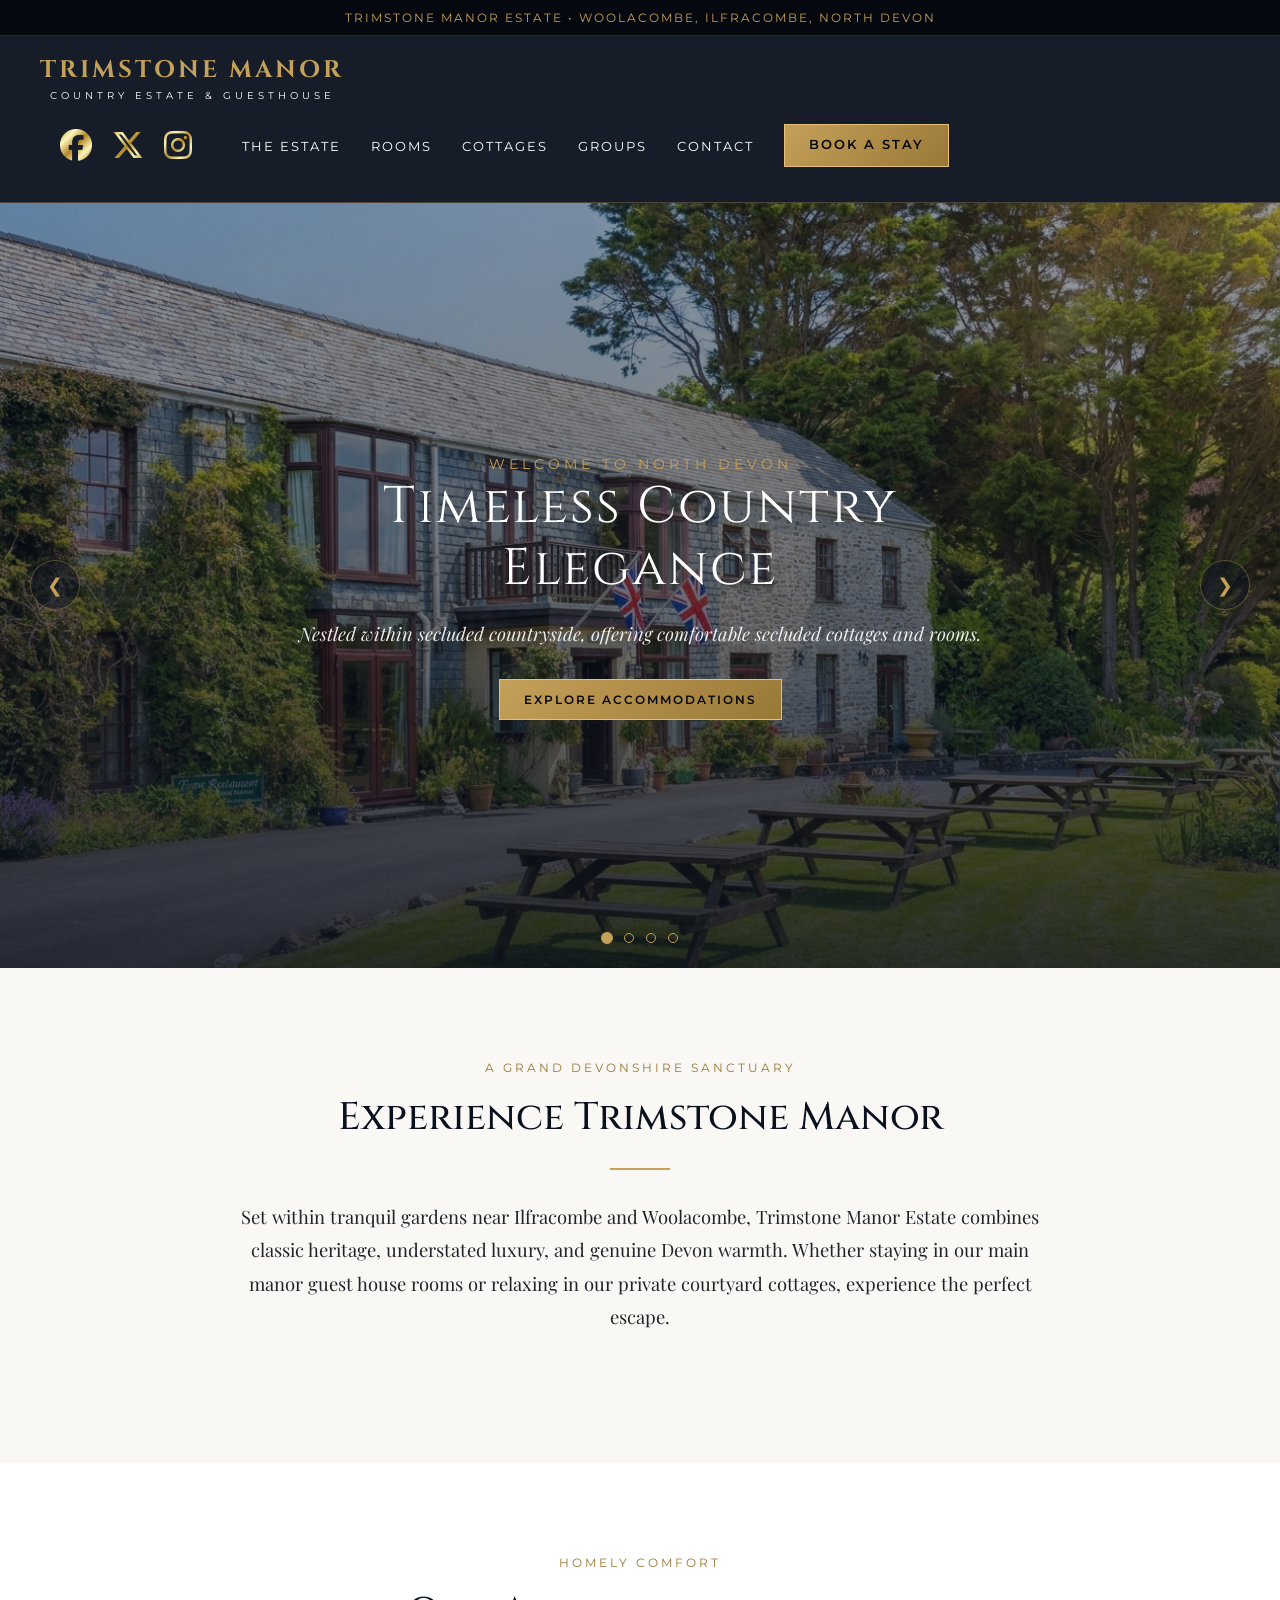
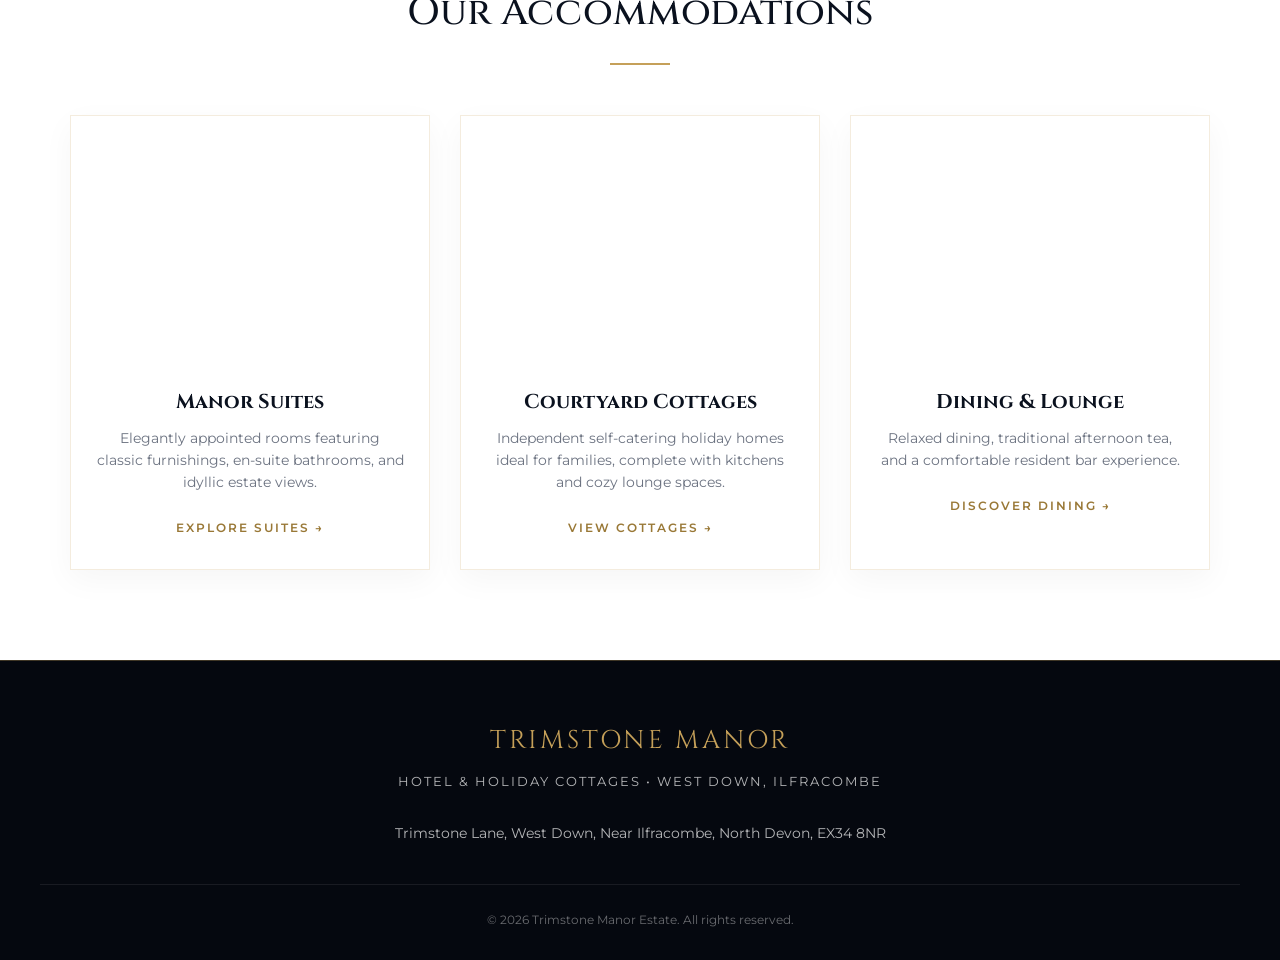
==== index.html @ 5c57408a "screen width" ====
<!DOCTYPE html>
<html lang="en">
<head>
  <meta charset="UTF-8">
  <meta name="viewport" content="width=device-width, initial-scale=1.0">
  <title>Trimstone Manor Estate & guesthouse | North Devon</title>
  
  <!-- Google Fonts -->
  <link rel="preconnect" href="https://fonts.googleapis.com">
  <link rel="preconnect" href="https://fonts.gstatic.com" crossorigin>
  <link href="https://fonts.googleapis.com/css2?family=Cinzel:wght@400;600;700&family=Playfair+Display:ital,wght@0,400;0,600;0,700;1,400&family=Montserrat:wght@300;400;500;600&display=swap" rel="stylesheet">
  
  <!-- External Stylesheet -->
  <link rel="stylesheet" href="assets/css/style.css">
</head>
<body>

  <!-- Announcement Bar -->
  <div class="top-bar">
    Trimstone Manor Estate &bull; Woolacombe, Ilfracombe, North Devon
  </div>

  <!-- Navigation Bar -->
  <nav class="main-nav">
    <a href="#" class="brand-logo">
      <span class="title">Trimstone Manor</span>
      <span class="subtitle">Country Estate & Guesthouse</span>
    </a>
    
    <!-- Font Awesome for Social Icons -->
  <link rel="stylesheet" href="https://cdnjs.cloudflare.com/ajax/libs/font-awesome/6.5.1/css/all.min.css">

  <style>
    /* Container layout */
    .social-container {
      display: flex;
      gap: 20px;
      align-items: center;
      padding: 20px;
    }

    /* Base styling for gold gradient icons */
    .gold-social-link {
      font-size: 32px;
      text-decoration: none;
      display: inline-flex;
      align-items: center;
      justify-content: center;
      transition: transform 0.3s ease, filter 0.3s ease;
    }

    .gold-social-link i {
      /* Metallic Gold Gradient */
      background: linear-gradient(135deg, #bf953f 0%, #fcf6ba 25%, #b38728 50%, #fbf5b7 75%, #aa771c 100%);
      -webkit-background-clip: text;
      -webkit-text-fill-color: transparent;
      background-clip: text;
      color: transparent;
    }

    /* Hover and Focus interaction */
    .gold-social-link:hover {
      transform: translateY(-4px) scale(1.1);
      filter: drop-shadow(0px 4px 8px rgba(212, 175, 55, 0.4));
    }
  </style>
</head>
<body>

  <div class="social-container">
    <a href="https://facebook.com/trimstone/" target="_blank" rel="noopener noreferrer" class="gold-social-link" aria-label="Facebook">
      <i class="fa-brands fa-facebook"></i>
    </a>
    
    <a href="https://x.com/trimstonemanor/" target="_blank" rel="noopener noreferrer" class="gold-social-link" aria-label="X (Twitter)">
      <i class="fa-brands fa-x-twitter"></i>
    </a>
    
    <a href="https://instagram.com/trimstonemanorhotel/" target="_blank" rel="noopener noreferrer" class="gold-social-link" aria-label="Instagram">
      <i class="fa-brands fa-instagram"></i>
    <ul class="nav-links">
      <li><a href="#estate">The Estate</a></li>
      <li><a href="#rooms">Rooms</a></li>
      <li><a href="#cottages">Cottages</a></li>
      <li><a href="#groups">Groups</a></li>
      <li><a href="#contact">Contact</a></li>
      <li><a href="#book" class="btn-gold">Book A Stay</a></li>
    </ul>
  </nav>

  <!-- Hero Sliding Image Bar -->
  <section class="hero-slider">
    <div class="slide-container">
      
      <!-- Slide 1 -->
      <div class="slide active" style="background-image: url('assets/images/hotel-main.jpg');">
        <div class="slide-content">
          <span class="slide-subtitle">Welcome to North Devon</span>
          <h1 class="slide-title">Timeless Country Elegance</h1>
          <p class="slide-desc">Nestled within secluded countryside, offering comfortable secluded cottages and rooms.</p>
          <a href="#rooms" class="btn-gold">Explore Accommodations</a>
        </div>
      </div>

      <!-- Slide 2 -->
      <div class="slide" style="background-image: url('assets/images/east-down.jpg');">
        <div class="slide-content">
          <span class="slide-subtitle">Heritage Suites & Rooms</span>
          <h1 class="slide-title">Refined Country Comfort</h1>
          <p class="slide-desc">Indulge in tailored hospitality amidst historic manor charm.</p>
          <a href="#rooms" class="btn-gold">View Hotel Rooms</a>
        </div>
      </div>

      <!-- Slide 3 -->
      <div class="slide" style="background-image: url('assets/images/peacock.jpg');">
        <div class="slide-content">
          <span class="slide-subtitle">Self-Catering Holiday Cottages</span>
          <h1 class="slide-title">Your Manor House Retreat</h1>
          <p class="slide-desc">Spacious self-catering cottages surrounded by peaceful Devon hills and grounds.</p>
          <a href="#cottages" class="btn-gold">Discover Cottages</a>
        </div>
      </div>

      <!-- Slide 4 -->
      <div class="slide" style="background-image: url('assets/images/pool.jpg');">
        <div class="slide-content">
          <span class="slide-subtitle">Group Bookings</span>
          <h1 class="slide-title">Your Private Estate Retreat</h1>
          <p class="slide-desc">Spacious self-catering cottages and manor house rooms surrounded by peaceful Devon hills and grounds.</p>
          <a href="#groups" class="btn-gold">Discover Group Bookings</a>
        </div>
      </div>

    </div>

    <!-- Navigation Arrows -->
    <button class="slider-arrow prev-arrow" id="prevBtn">&#10094;</button>
    <button class="slider-arrow next-arrow" id="nextBtn">&#10095;</button>

    <!-- Pagination Dots -->
    <div class="slider-dots">
      <button class="dot active" data-slide="0"></button>
      <button class="dot" data-slide="1"></button>
      <button class="dot" data-slide="2"></button>
      <button class="dot" data-slide="3"></button>
    </div>
  </section>

  <!-- Welcome / Estate Section -->
  <section id="about" class="section-padding">
    <div class="container text-center">
      <span class="section-tag">A Grand Devonshire Sanctuary</span>
      <h2 class="section-heading">Experience Trimstone Manor</h2>
      <div class="gold-divider"></div>
      <p class="welcome-text">
        Set within tranquil gardens near Ilfracombe and Woolacombe, Trimstone Manor Estate combines classic heritage, understated luxury, and genuine Devon warmth. Whether staying in our main manor guest house rooms or relaxing in our private courtyard cottages, experience the perfect escape.
      </p>
    </div>
  </section>

  <!-- Showcase Cards -->
  <section id="rooms" class="section-padding" style="background-color: var(--white);">
    <div class="container">
      <div class="text-center">
        <span class="section-tag">Homely Comfort</span>
        <h2 class="section-heading">Our Accommodations</h2>
        <div class="gold-divider"></div>
      </div>

      <div class="grid-3">
        <div class="card">
          <div class="card-img" style="background-image: url('https://images.unsplash.com/photo-1618773928121-c32242e63f39?auto=format&fit=crop&w=800&q=80');"></div>
          <div class="card-body">
            <h3 class="card-title">Manor
                
                Suites</h3>
            <p class="card-text">Elegantly appointed rooms featuring classic furnishings, en-suite bathrooms, and idyllic estate views.</p>
            <a href="#" class="card-link">Explore Suites &rarr;</a>
          </div>
        </div>

        <div class="card">
          <div class="card-img" style="background-image: url('https://images.unsplash.com/photo-1590490360182-c33d57733427?auto=format&fit=crop&w=800&q=80');"></div>
          <div class="card-body">
            <h3 class="card-title">Courtyard Cottages</h3>
            <p class="card-text">Independent self-catering holiday homes ideal for families, complete with kitchens and cozy lounge spaces.</p>
            <a href="#" class="card-link">View Cottages &rarr;</a>
          </div>
        </div>

        <div class="card">
          <div class="card-img" style="background-image: url('https://images.unsplash.com/photo-1517248135467-4c7edcad34c4?auto=format&fit=crop&w=800&q=80');"></div>
          <div class="card-body">
            <h3 class="card-title">Dining & Lounge</h3>
            <p class="card-text">Relaxed dining, traditional afternoon tea, and a comfortable resident bar experience.</p>
            <a href="#" class="card-link">Discover Dining &rarr;</a>
          </div>
        </div>
      </div>
    </div>
  </section>

  <!-- Footer -->
  <footer>
    <div class="footer-title">TRIMSTONE MANOR</div>
    <div class="footer-sub">Hotel & Holiday Cottages &bull; West Down, Ilfracombe</div>
    <p style="font-size: 0.85rem; max-width: 600px; margin: 0 auto;">Trimstone Lane, West Down, Near Ilfracombe, North Devon, EX34 8NR</p>
    <div class="footer-copyright">
      &copy; 2026 Trimstone Manor Estate. All rights reserved.
    </div>
  </footer>

  <!-- External JavaScript -->
  <script src="assets/scripts/script.js"></script>
</body>
</html>
---- assets/css/style.css ----
/* ==========================================
   RESET & BASE STYLES
   ========================================== */
* {
  margin: 0;
  padding: 0;
  box-sizing: border-box;
}

:root {
  --navy-primary: #0a111e;
  --navy-dark: #05080f;
  --navy-light: #141e30;
  --gold-accent: #c5a059;
  --gold-light: #e5c178;
  --gold-dark: #997836;
  --cream-bg: #faf8f5;
  --text-dark: #1f242b;
  --text-muted: #6b7280;
  --white: #ffffff;
  --font-serif-header: 'Cinzel', 'Playfair Display', serif;
  --font-serif-body: 'Playfair Display', Georgia, serif;
  --font-sans: 'Montserrat', sans-serif;
}
/* Ensure full-width calculation across all devices */
*, *::before, *::after {
  box-sizing: border-box;
}

html, body {
  width: 100%;
  max-width: 100%;
  margin: 0;
  padding: 0;
  overflow-x: hidden; /* Prevents unwanted horizontal scrolling */
}

html {
  scroll-behavior: smooth;
}

body {
  font-family: var(--font-sans);
  background-color: var(--cream-bg);
  color: var(--text-dark);
  line-height: 1.6;
  overflow-x: hidden;
}
/* Announcement Bar */
.top-bar {
  width: 100%;
  text-align: center;
  box-sizing: border-box;
  padding: 8px 15px;
}

/* Navigation Bar Container */
.main-nav {
  width: 100%;
  display: flex;
  justify-content: space-between;
  align-items: center;
  flex-wrap: wrap; /* Allows items to wrap neatly on small screens */
  padding: 15px 20px;
  box-sizing: border-box;
}

/* Mobile Responsiveness for Header */
@media (max-width: 768px) {
  .main-nav {
    flex-direction: column;
    gap: 15px;
    text-align: center;
  }

  .nav-links {
    flex-direction: column;
    width: 100%;
    padding: 0;
    gap: 10px;
  }

  .social-container {
    justify-content: center;
    margin: 5px 0;
  }
}

/* Hero Slider Container */
.hero-slider {
  position: relative;
  width: 100%;
  min-height: 80vh; /* Adjust height for mobile viewport */
  overflow: hidden;
}

.slide-container {
  width: 100%;
  height: 100%;
}

/* Individual Slides */
.slide {
  width: 100%;
  height: 100%;
  background-size: cover;        /* Ensures image covers full width/height */
  background-position: center;   /* Keeps focus area centered */
  background-repeat: no-repeat;
  display: flex;
  align-items: center;
  justify-content: center;
  padding: 40px 20px;
  box-sizing: border-box;
}

/* Slide Content Container */
.slide-content {
  width: 100%;
  max-width: 800px;
  text-align: center;
  box-sizing: border-box;
}

/* ==========================================
   TOP ANNOUNCEMENT BAR & NAVIGATION
   ========================================== */
.top-bar {
  background-color: var(--navy-dark);
  color: var(--gold-accent);
  text-align: center;
  padding: 8px 15px;
  font-size: 0.75rem;
  letter-spacing: 2px;
  text-transform: uppercase;
  border-bottom: 1px solid rgba(197, 160, 89, 0.2);
}

.main-nav {
  position: sticky;
  top: 0;
  z-index: 1000;
  background-color: rgba(10, 17, 30, 0.95);
  backdrop-filter: blur(10px);
  border-bottom: 1px solid rgba(197, 160, 89, 0.3);
  padding: 15px 40px;
  display: flex;
  justify-content: space-between;
  align-items: center;
  transition: all 0.3s ease;
}

.brand-logo {
  text-align: center;
  text-decoration: none;
}

.brand-logo .title {
  font-family: var(--font-serif-header);
  font-size: 1.5rem;
  color: var(--gold-accent);
  letter-spacing: 3px;
  font-weight: 700;
  text-transform: uppercase;
  display: block;
}

.brand-logo .subtitle {
  font-family: var(--font-sans);
  font-size: 0.65rem;
  color: var(--white);
  letter-spacing: 4px;
  text-transform: uppercase;
  display: block;
  margin-top: -2px;
}

.nav-links {
  display: flex;
  list-style: none;
  gap: 30px;
  align-items: center;
}

.nav-links a {
  color: var(--white);
  text-decoration: none;
  font-size: 0.8rem;
  letter-spacing: 2px;
  text-transform: uppercase;
  font-weight: 400;
  transition: color 0.3s ease;
}

.nav-links a:hover {
  color: var(--gold-accent);
}

.btn-gold {
  background: linear-gradient(135deg, var(--gold-accent), var(--gold-dark));
  color: var(--navy-dark) !important;
  padding: 10px 24px;
  font-weight: 600 !important;
  letter-spacing: 2px !important;
  border: 1px solid var(--gold-light);
  transition: all 0.3s ease !important;
  display: inline-block;
  text-decoration: none;
  text-transform: uppercase;
  font-size: 0.75rem;
}

.btn-gold:hover {
  background: linear-gradient(135deg, var(--gold-light), var(--gold-accent));
  box-shadow: 0 4px 15px rgba(197, 160, 89, 0.4);
  transform: translateY(-1px);
}

/* ==========================================
   HERO IMAGE SLIDER (RITZ STYLE)
   ========================================== */
.hero-slider {
  position: relative;
  width: 100%;
  height: 85vh;
  min-height: 550px;
  overflow: hidden;
  background-color: var(--navy-dark);
}

.slide-container {
  width: 100%;
  height: 100%;
  position: relative;
}

.slide {
  position: absolute;
  top: 0;
  left: 0;
  width: 100%;
  height: 100%;
  opacity: 0;
  transition: opacity 1.2s ease-in-out;
  background-size: cover;
  background-position: center;
  display: flex;
  align-items: center;
  justify-content: center;
}

.slide.active {
  opacity: 1;
}

.slide::after {
  content: '';
  position: absolute;
  inset: 0;
  background: linear-gradient(
    180deg,
    rgba(10, 17, 30, 0.4) 0%,
    rgba(10, 17, 30, 0.6) 60%,
    rgba(10, 17, 30, 0.85) 100%
  );
}

.slide-content {
  position: relative;
  z-index: 2;
  text-align: center;
  color: var(--white);
  max-width: 800px;
  padding: 0 20px;
  transform: translateY(20px);
  transition: transform 1s ease 0.3s, opacity 1s ease 0.3s;
  opacity: 0;
}

.slide.active .slide-content {
  transform: translateY(0);
  opacity: 1;
}

.slide-subtitle {
  font-family: var(--font-sans);
  font-size: 0.85rem;
  letter-spacing: 4px;
  text-transform: uppercase;
  color: var(--gold-accent);
  margin-bottom: 15px;
}

.slide-title {
  font-family: var(--font-serif-header);
  font-size: 3.2rem;
  font-weight: 400;
  letter-spacing: 2px;
  line-height: 1.2;
  margin-bottom: 20px;
  color: var(--white);
}

.slide-desc {
  font-family: var(--font-serif-body);
  font-size: 1.15rem;
  font-style: italic;
  color: rgba(255, 255, 255, 0.9);
  margin-bottom: 30px;
  font-weight: 300;
}

/* Slider Controls */
.slider-arrow {
  position: absolute;
  top: 50%;
  transform: translateY(-50%);
  z-index: 10;
  background: rgba(10, 17, 30, 0.5);
  border: 1px solid rgba(197, 160, 89, 0.4);
  color: var(--gold-accent);
  width: 50px;
  height: 50px;
  border-radius: 50%;
  cursor: pointer;
  display: flex;
  align-items: center;
  justify-content: center;
  font-size: 1.2rem;
  transition: all 0.3s ease;
}

.slider-arrow:hover {
  background: var(--gold-accent);
  color: var(--navy-dark);
  border-color: var(--gold-accent);
}

.prev-arrow { left: 30px; }
.next-arrow { right: 30px; }

.slider-dots {
  position: absolute;
  bottom: 25px;
  left: 50%;
  transform: translateX(-50%);
  z-index: 10;
  display: flex;
  gap: 12px;
}

.dot {
  width: 10px;
  height: 10px;
  border-radius: 50%;
  border: 1px solid var(--gold-accent);
  background: transparent;
  cursor: pointer;
  transition: all 0.3s ease;
}

.dot.active {
  background: var(--gold-accent);
  transform: scale(1.2);
}

/* ==========================================
   WELCOME / ELEGANCE SECTION
   ========================================== */
.section-padding {
  padding: 90px 40px;
}

.container {
  max-width: 1140px;
  margin: 0 auto;
}

.text-center {
  text-align: center;
}

.section-tag {
  font-family: var(--font-sans);
  font-size: 0.75rem;
  letter-spacing: 3px;
  text-transform: uppercase;
  color: var(--gold-dark);
  display: block;
  margin-bottom: 10px;
}

.section-heading {
  font-family: var(--font-serif-header);
  font-size: 2.4rem;
  color: var(--navy-primary);
  margin-bottom: 20px;
  font-weight: 500;
}

.gold-divider {
  width: 60px;
  height: 2px;
  background: var(--gold-accent);
  margin: 0 auto 30px auto;
}

.welcome-text {
  font-family: var(--font-serif-body);
  font-size: 1.15rem;
  color: var(--text-dark);
  max-width: 800px;
  margin: 0 auto 40px auto;
  line-height: 1.8;
}

/* ==========================================
   ACCOMMODATION GRID
   ========================================== */
.grid-3 {
  display: grid;
  grid-template-columns: repeat(3, 1fr);
  gap: 30px;
  margin-top: 50px;
}

.card {
  background: var(--white);
  border: 1px solid rgba(197, 160, 89, 0.2);
  box-shadow: 0 10px 30px rgba(0,0,0,0.04);
  transition: transform 0.3s ease, box-shadow 0.3s ease;
  overflow: hidden;
}

.card:hover {
  transform: translateY(-5px);
  box-shadow: 0 15px 35px rgba(0,0,0,0.08);
}

.card-img {
  height: 240px;
  background-size: cover;
  background-position: center;
  position: relative;
}

.card-body {
  padding: 30px 25px;
  text-align: center;
}

.card-title {
  font-family: var(--font-serif-header);
  font-size: 1.25rem;
  color: var(--navy-primary);
  margin-bottom: 10px;
}

.card-text {
  font-size: 0.85rem;
  color: var(--text-muted);
  margin-bottom: 20px;
  line-height: 1.6;
}

.card-link {
  color: var(--gold-dark);
  text-decoration: none;
  font-size: 0.75rem;
  letter-spacing: 2px;
  text-transform: uppercase;
  font-weight: 600;
  transition: color 0.3s ease;
}

.card-link:hover {
  color: var(--navy-primary);
}

/* ==========================================
   FOOTER
   ========================================== */
footer {
  background-color: var(--navy-dark);
  color: rgba(255, 255, 255, 0.7);
  padding: 60px 40px 30px 40px;
  border-top: 1px solid rgba(197, 160, 89, 0.3);
  text-align: center;
}

.footer-title {
  font-family: var(--font-serif-header);
  color: var(--gold-accent);
  font-size: 1.6rem;
  letter-spacing: 3px;
  margin-bottom: 10px;
}

.footer-sub {
  font-size: 0.8rem;
  letter-spacing: 2px;
  text-transform: uppercase;
  margin-bottom: 30px;
}

.footer-copyright {
  font-size: 0.75rem;
  border-top: 1px solid rgba(255,255,255,0.08);
  padding-top: 25px;
  margin-top: 40px;
  color: rgba(255,255,255,0.4);
}

/* Responsive */
@media (max-width: 768px) {
  .main-nav { padding: 15px 20px; flex-direction: column; gap: 15px; }
  .nav-links { flex-wrap: wrap; justify-content: center; gap: 15px; }
  .slide-title { font-size: 2.2rem; }
  .grid-3 { grid-template-columns: 1fr; }
}
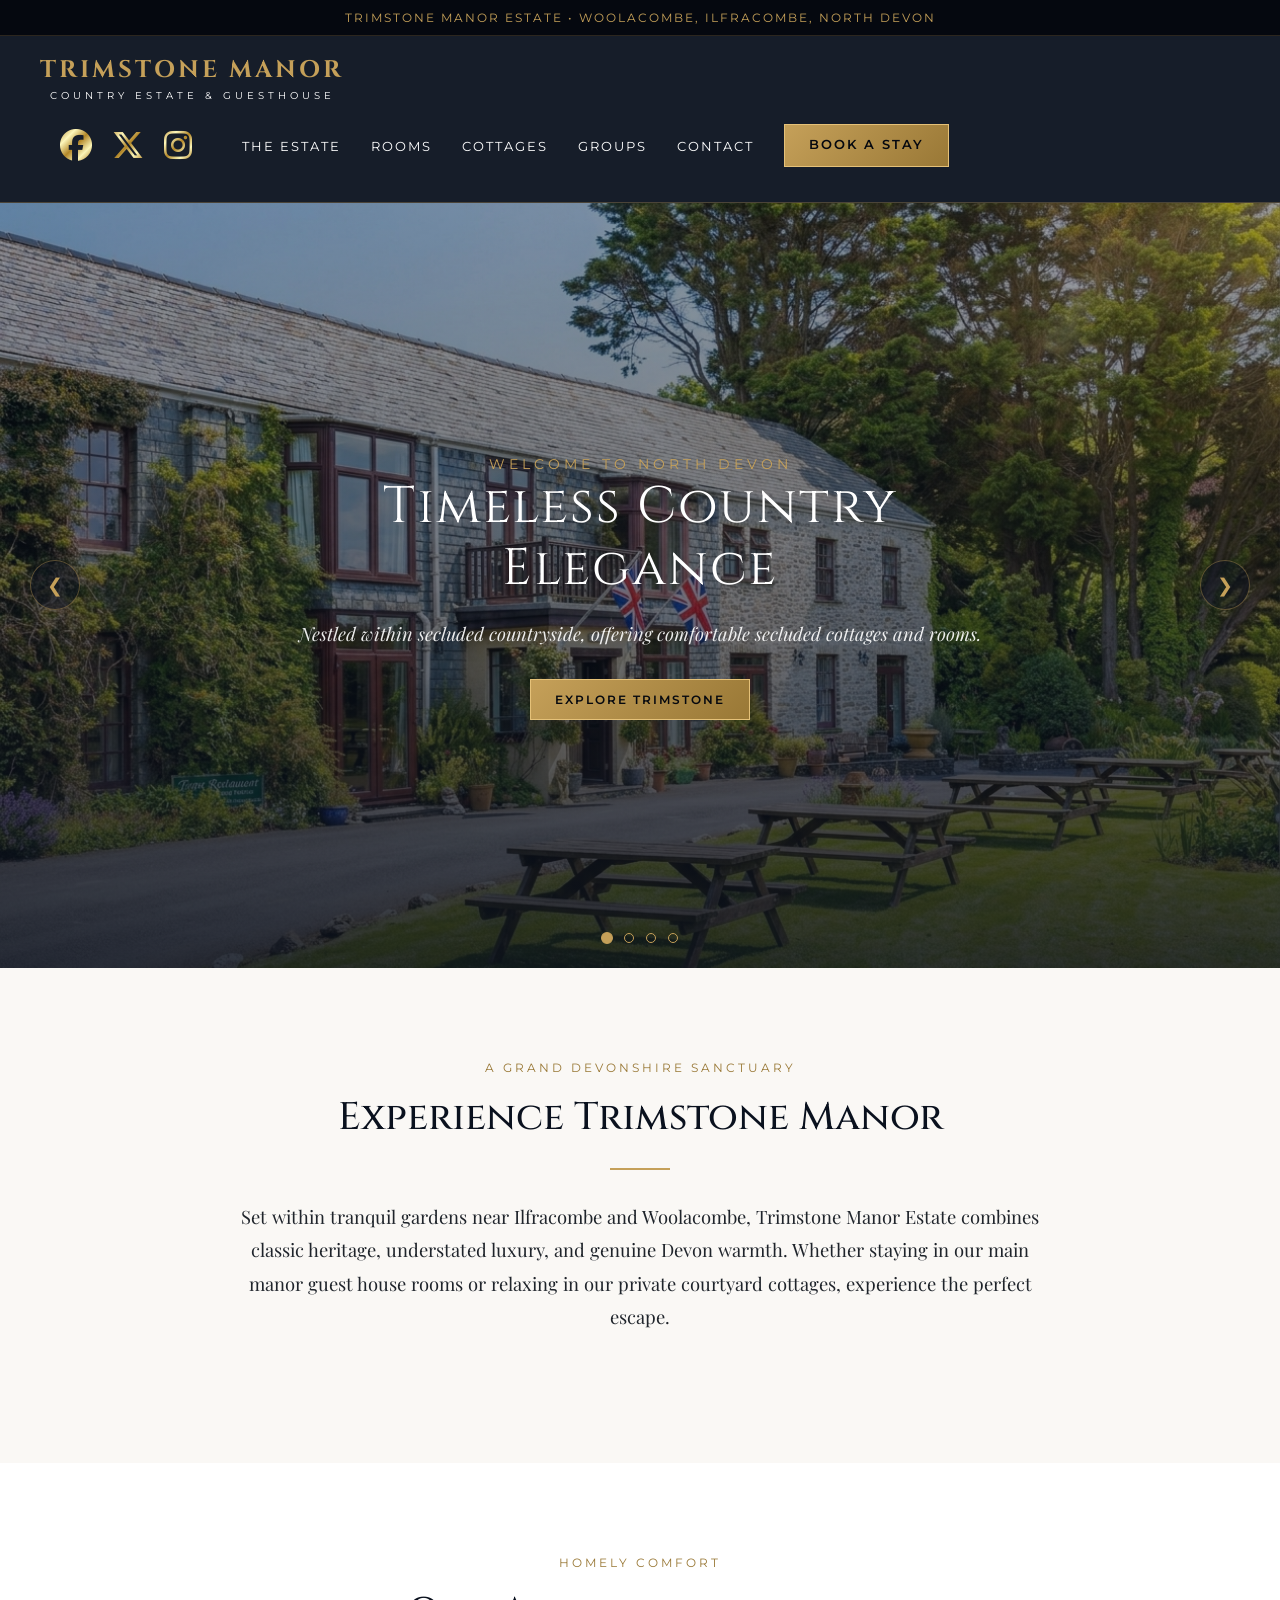
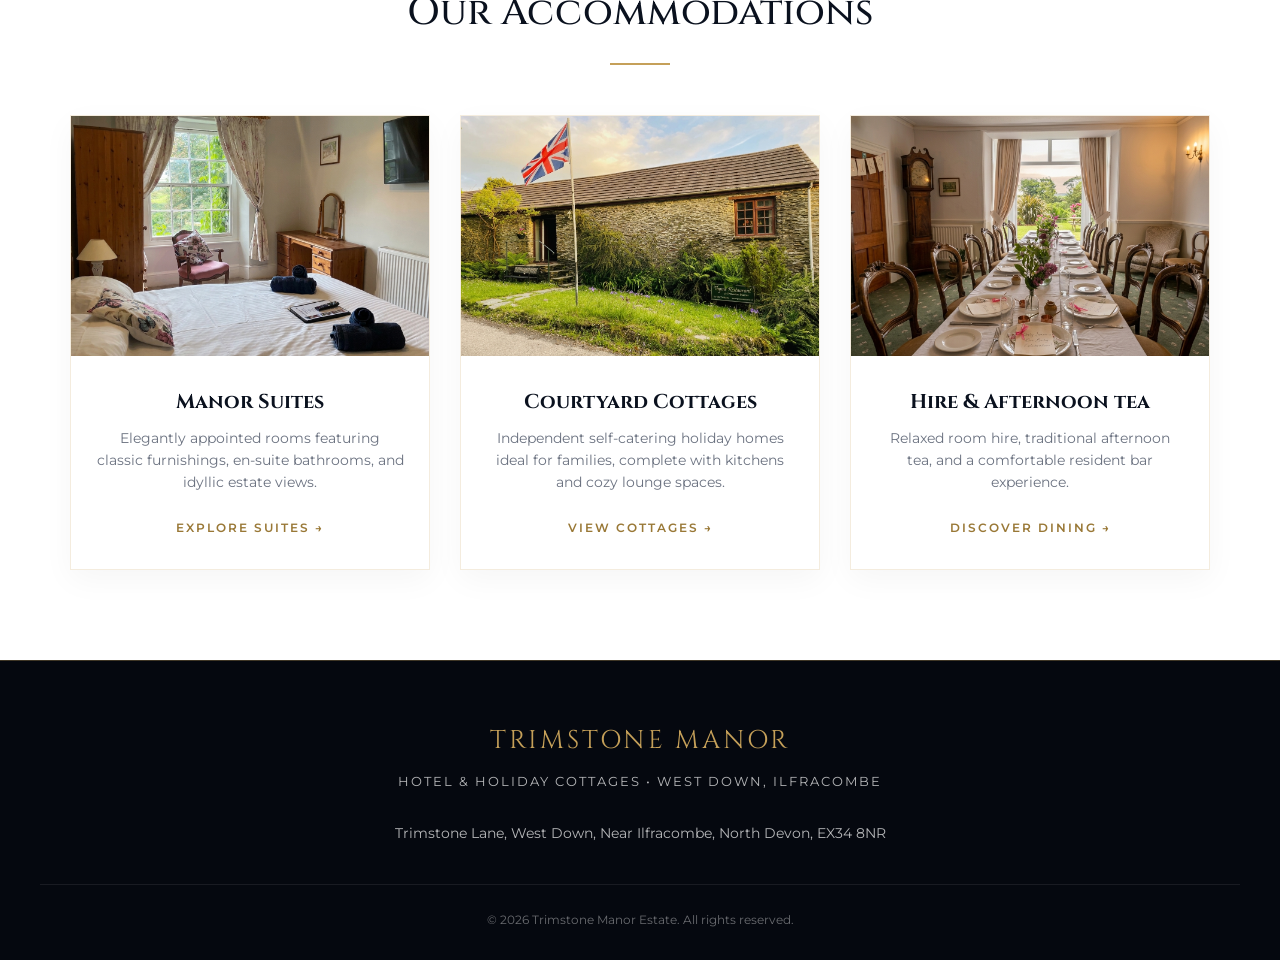
==== commit cc9c18e8: "index done" ====
--- a/index.html
+++ b/index.html
@@ -26,7 +26,7 @@
       <span class="title">Trimstone Manor</span>
       <span class="subtitle">Country Estate & Guesthouse</span>
     </a>
-    
+
     <!-- Font Awesome for Social Icons -->
   <link rel="stylesheet" href="https://cdnjs.cloudflare.com/ajax/libs/font-awesome/6.5.1/css/all.min.css">
 
@@ -79,12 +79,12 @@
     <a href="https://instagram.com/trimstonemanorhotel/" target="_blank" rel="noopener noreferrer" class="gold-social-link" aria-label="Instagram">
       <i class="fa-brands fa-instagram"></i>
     <ul class="nav-links">
-      <li><a href="#estate">The Estate</a></li>
-      <li><a href="#rooms">Rooms</a></li>
-      <li><a href="#cottages">Cottages</a></li>
-      <li><a href="#groups">Groups</a></li>
-      <li><a href="#contact">Contact</a></li>
-      <li><a href="#book" class="btn-gold">Book A Stay</a></li>
+      <li><a href="estate.html">The Estate</a></li>
+      <li><a href="rooms.html">Rooms</a></li>
+      <li><a href="cottages.html">Cottages</a></li>
+      <li><a href="groups.html">Groups</a></li>
+      <li><a href="contact.html">Contact</a></li>
+      <li><a href="book.html" class="btn-gold">Book A Stay</a></li>
     </ul>
   </nav>
 
@@ -98,7 +98,7 @@
           <span class="slide-subtitle">Welcome to North Devon</span>
           <h1 class="slide-title">Timeless Country Elegance</h1>
           <p class="slide-desc">Nestled within secluded countryside, offering comfortable secluded cottages and rooms.</p>
-          <a href="#rooms" class="btn-gold">Explore Accommodations</a>
+          <a href="estate.html" class="btn-gold">Explore Trimstone</a>
         </div>
       </div>
 
@@ -108,7 +108,7 @@
           <span class="slide-subtitle">Heritage Suites & Rooms</span>
           <h1 class="slide-title">Refined Country Comfort</h1>
           <p class="slide-desc">Indulge in tailored hospitality amidst historic manor charm.</p>
-          <a href="#rooms" class="btn-gold">View Hotel Rooms</a>
+          <a href="rooms.html" class="btn-gold">View En-Suite Rooms</a>
         </div>
       </div>
 
@@ -118,7 +118,7 @@
           <span class="slide-subtitle">Self-Catering Holiday Cottages</span>
           <h1 class="slide-title">Your Manor House Retreat</h1>
           <p class="slide-desc">Spacious self-catering cottages surrounded by peaceful Devon hills and grounds.</p>
-          <a href="#cottages" class="btn-gold">Discover Cottages</a>
+          <a href="cottages.html" class="btn-gold">Discover Cottages</a>
         </div>
       </div>
 
@@ -128,7 +128,7 @@
           <span class="slide-subtitle">Group Bookings</span>
           <h1 class="slide-title">Your Private Estate Retreat</h1>
           <p class="slide-desc">Spacious self-catering cottages and manor house rooms surrounded by peaceful Devon hills and grounds.</p>
-          <a href="#groups" class="btn-gold">Discover Group Bookings</a>
+          <a href="groups.html" class="btn-gold">Discover Group Bookings</a>
         </div>
       </div>
 
@@ -170,31 +170,29 @@
 
       <div class="grid-3">
         <div class="card">
-          <div class="card-img" style="background-image: url('https://images.unsplash.com/photo-1618773928121-c32242e63f39?auto=format&fit=crop&w=800&q=80');"></div>
+          <div class="card-img" style="background-image: url(assets/images/filleigh-menu.jpg);"></div>
           <div class="card-body">
-            <h3 class="card-title">Manor
-                
-                Suites</h3>
+            <h3 class="card-title">Manor Suites</h3>
             <p class="card-text">Elegantly appointed rooms featuring classic furnishings, en-suite bathrooms, and idyllic estate views.</p>
-            <a href="#" class="card-link">Explore Suites &rarr;</a>
+            <a href="rooms.html" class="card-link">Explore Suites &rarr;</a>
           </div>
         </div>
 
         <div class="card">
-          <div class="card-img" style="background-image: url('https://images.unsplash.com/photo-1590490360182-c33d57733427?auto=format&fit=crop&w=800&q=80');"></div>
+          <div class="card-img" style="background-image: url('assets/images/granary-outside.jpg');"></div>
           <div class="card-body">
             <h3 class="card-title">Courtyard Cottages</h3>
             <p class="card-text">Independent self-catering holiday homes ideal for families, complete with kitchens and cozy lounge spaces.</p>
-            <a href="#" class="card-link">View Cottages &rarr;</a>
+            <a href="cottages.html" class="card-link">View Cottages &rarr;</a>
           </div>
         </div>
 
         <div class="card">
-          <div class="card-img" style="background-image: url('https://images.unsplash.com/photo-1517248135467-4c7edcad34c4?auto=format&fit=crop&w=800&q=80');"></div>
+          <div class="card-img" style="background-image: url('assets/images/dining-party.jpg');"></div>
           <div class="card-body">
-            <h3 class="card-title">Dining & Lounge</h3>
-            <p class="card-text">Relaxed dining, traditional afternoon tea, and a comfortable resident bar experience.</p>
-            <a href="#" class="card-link">Discover Dining &rarr;</a>
+            <h3 class="card-title">Hire & Afternoon tea</h3>
+            <p class="card-text">Relaxed room hire, traditional afternoon tea, and a comfortable resident bar experience.</p>
+            <a href="groups.html" class="card-link">Discover Dining &rarr;</a>
           </div>
         </div>
       </div>
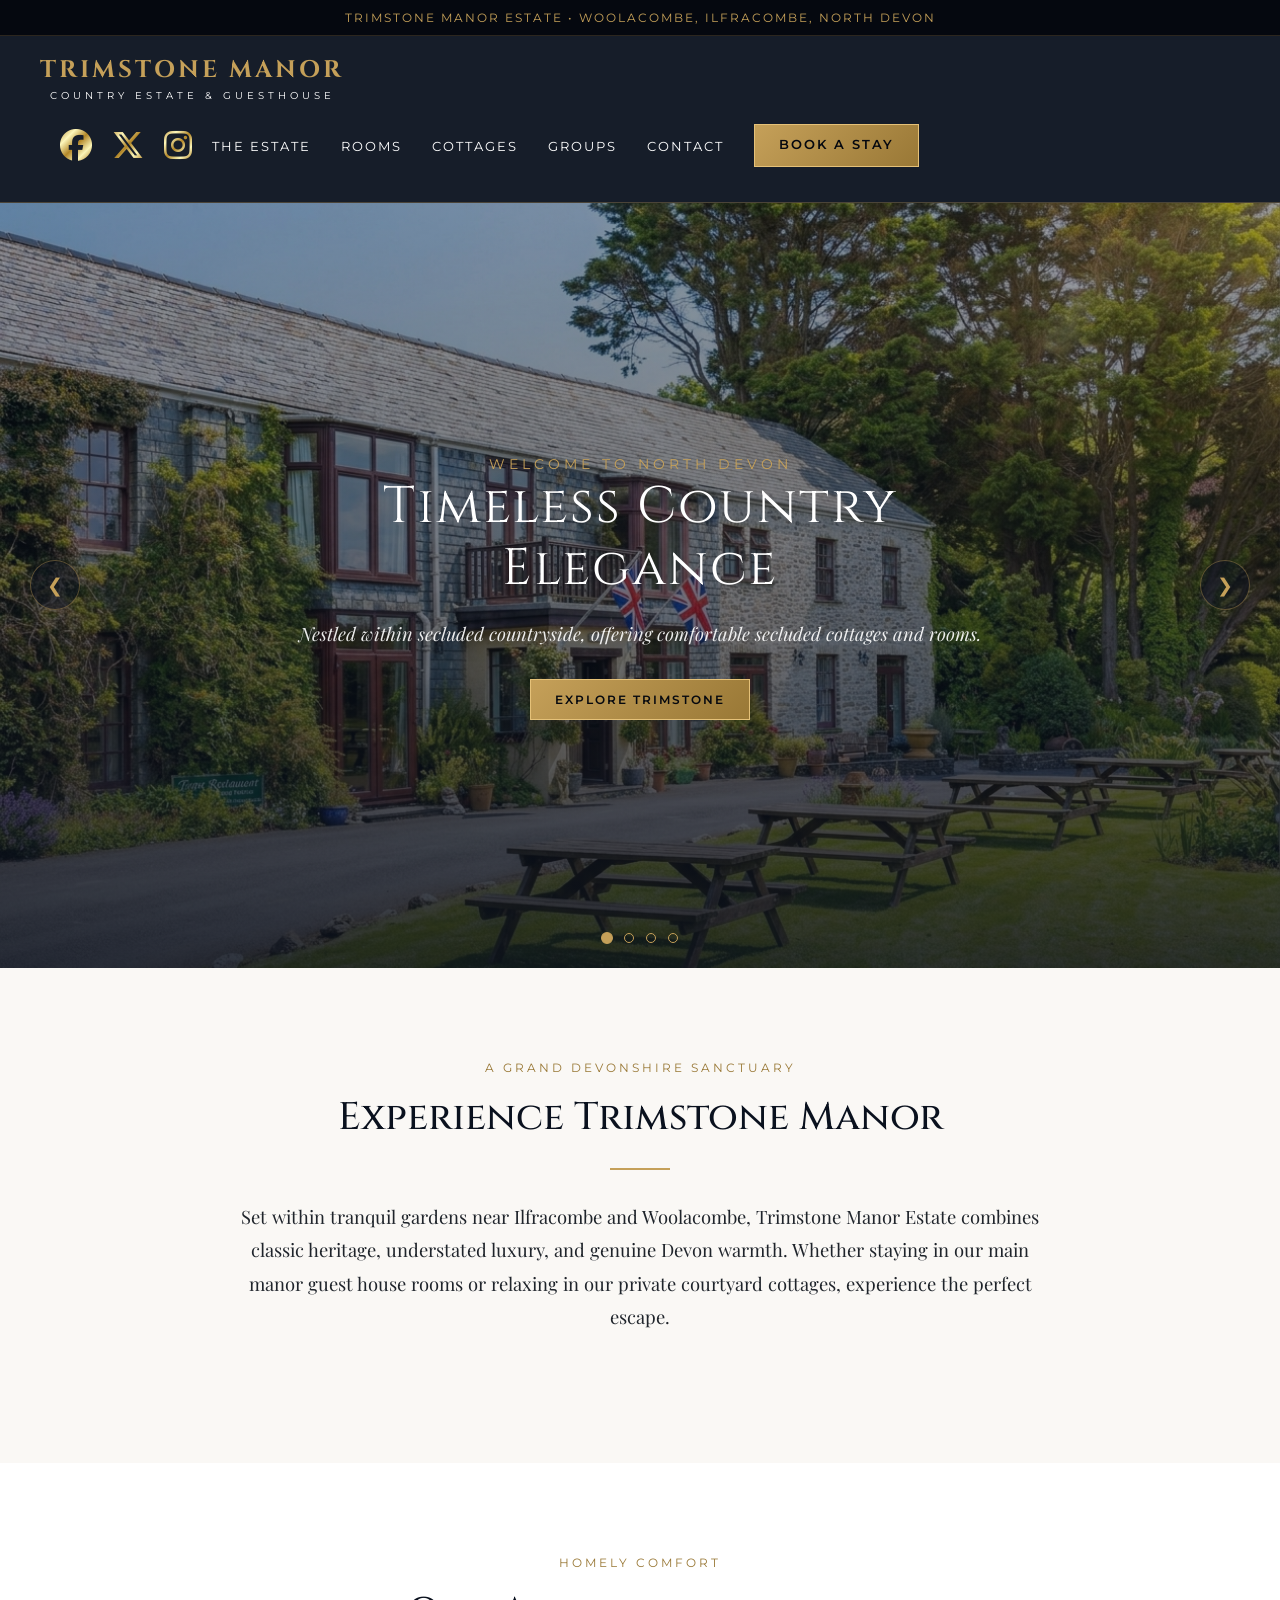
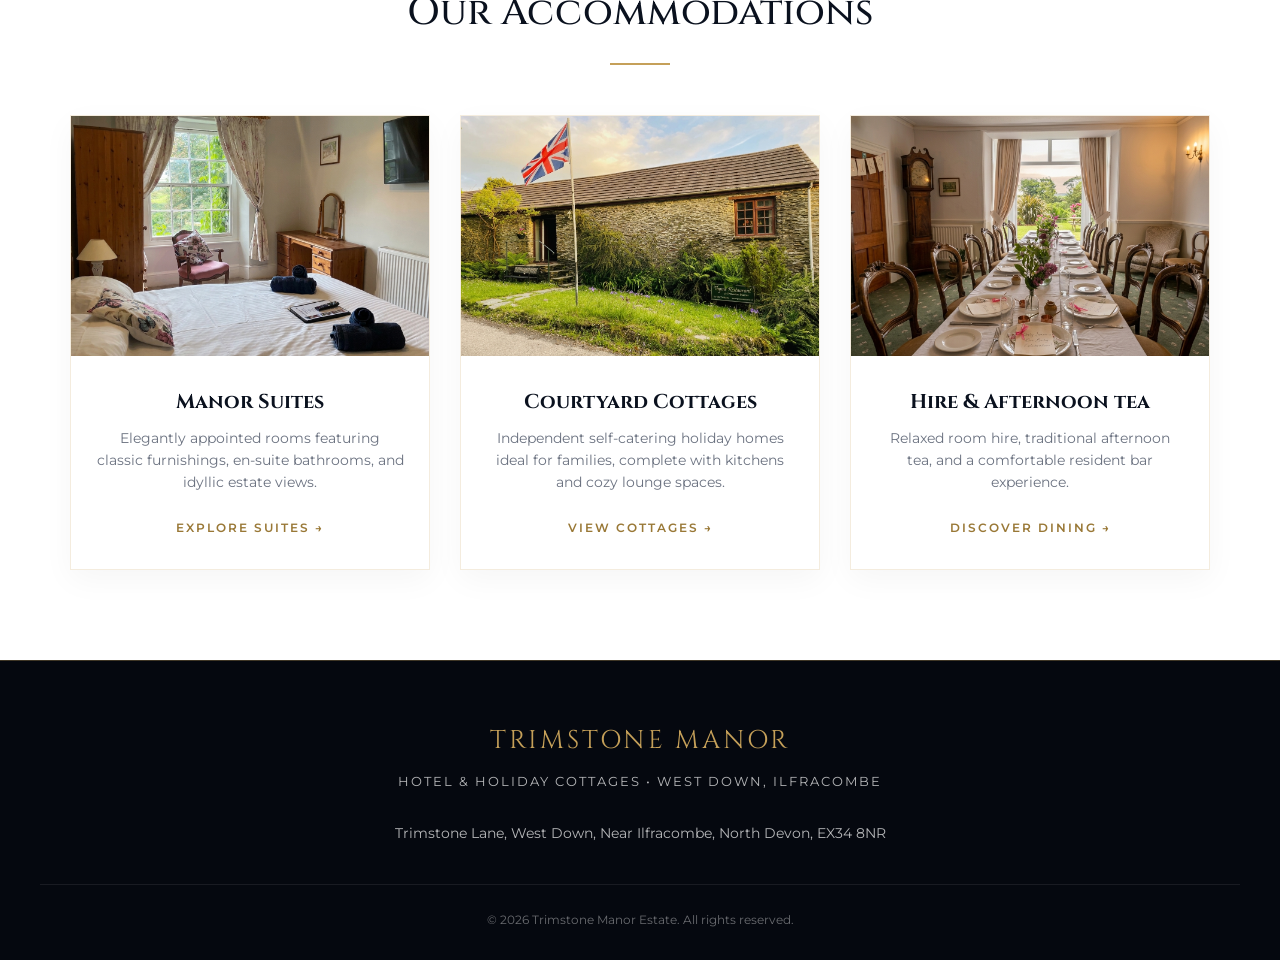
==== commit 5200517a: "fixed errors" ====
--- a/index.html
+++ b/index.html
@@ -12,8 +12,7 @@
   
   <!-- External Stylesheet -->
   <link rel="stylesheet" href="assets/css/style.css">
-</head>
-<body>
+
 
   <!-- Announcement Bar -->
   <div class="top-bar">
@@ -22,7 +21,7 @@
 
   <!-- Navigation Bar -->
   <nav class="main-nav">
-    <a href="#" class="brand-logo">
+    <a href="index.html" class="brand-logo">
       <span class="title">Trimstone Manor</span>
       <span class="subtitle">Country Estate & Guesthouse</span>
     </a>
@@ -30,42 +29,7 @@
     <!-- Font Awesome for Social Icons -->
   <link rel="stylesheet" href="https://cdnjs.cloudflare.com/ajax/libs/font-awesome/6.5.1/css/all.min.css">
 
-  <style>
-    /* Container layout */
-    .social-container {
-      display: flex;
-      gap: 20px;
-      align-items: center;
-      padding: 20px;
-    }
-
-    /* Base styling for gold gradient icons */
-    .gold-social-link {
-      font-size: 32px;
-      text-decoration: none;
-      display: inline-flex;
-      align-items: center;
-      justify-content: center;
-      transition: transform 0.3s ease, filter 0.3s ease;
-    }
-
-    .gold-social-link i {
-      /* Metallic Gold Gradient */
-      background: linear-gradient(135deg, #bf953f 0%, #fcf6ba 25%, #b38728 50%, #fbf5b7 75%, #aa771c 100%);
-      -webkit-background-clip: text;
-      -webkit-text-fill-color: transparent;
-      background-clip: text;
-      color: transparent;
-    }
-
-    /* Hover and Focus interaction */
-    .gold-social-link:hover {
-      transform: translateY(-4px) scale(1.1);
-      filter: drop-shadow(0px 4px 8px rgba(212, 175, 55, 0.4));
-    }
-  </style>
-</head>
-<body>
+ 
 
   <div class="social-container">
     <a href="https://facebook.com/trimstone/" target="_blank" rel="noopener noreferrer" class="gold-social-link" aria-label="Facebook">
@@ -78,6 +42,8 @@
     
     <a href="https://instagram.com/trimstonemanorhotel/" target="_blank" rel="noopener noreferrer" class="gold-social-link" aria-label="Instagram">
       <i class="fa-brands fa-instagram"></i>
+      </a>
+      
     <ul class="nav-links">
       <li><a href="estate.html">The Estate</a></li>
       <li><a href="rooms.html">Rooms</a></li>
--- a/assets/css/style.css
+++ b/assets/css/style.css
@@ -509,7 +509,151 @@
   margin-top: 40px;
   color: rgba(255,255,255,0.4);
 }
-
+ /* Container layout */
+    .social-container {
+      display: flex;
+      gap: 20px;
+      align-items: center;
+      padding: 20px;
+    }
+
+    /* Base styling for gold gradient icons */
+    .gold-social-link {
+      font-size: 32px;
+      text-decoration: none;
+      display: inline-flex;
+      align-items: center;
+      justify-content: center;
+      transition: transform 0.3s ease, filter 0.3s ease;
+    }
+
+    .gold-social-link i {
+      /* Metallic Gold Gradient */
+      background: linear-gradient(135deg, #bf953f 0%, #fcf6ba 25%, #b38728 50%, #fbf5b7 75%, #aa771c 100%);
+      -webkit-background-clip: text;
+      -webkit-text-fill-color: transparent;
+      background-clip: text;
+      color: transparent;
+    }
+
+    /* Hover and Focus interaction */
+    .gold-social-link:hover {
+      transform: translateY(-4px) scale(1.1);
+      filter: drop-shadow(0px 4px 8px rgba(212, 175, 55, 0.4));
+    }
+/* enquiry form */
+
+
+/* Container Styling */
+.enquiry-container {
+    background: #ffffff;
+    max-width: 550px;
+    width: 100%;
+    padding: 40px;
+    border-radius: 12px;
+    box-shadow: 0 10px 30px rgba(0, 0, 0, 0.05);
+}
+
+/* Header styling */
+.enquiry-header {
+    text-align: center;
+    margin-bottom: 30px;
+}
+
+.enquiry-header h2 {
+    font-family: 'Playfair Display', serif;
+    font-size: 28px;
+    color: #1a1a1a;
+    margin-bottom: 8px;
+}
+
+.enquiry-header p {
+    font-size: 14px;
+    color: #666666;
+    line-height: 1.5;
+}
+
+/* Form Layout */
+.enquiry-form {
+    display: flex;
+    flex-direction: column;
+    gap: 20px;
+}
+
+.form-row {
+    display: flex;
+    gap: 15px;
+}
+
+.form-row .form-group {
+    flex: 1;
+}
+
+.form-group {
+    display: flex;
+    flex-direction: column;
+    gap: 6px;
+}
+
+label {
+    font-size: 13px;
+    font-weight: 500;
+    color: #444444;
+}
+
+/* Inputs, Selects, and Textareas */
+input, select, textarea {
+    width: 100%;
+    padding: 12px 14px;
+    border: 1px solid #dcd6cd;
+    border-radius: 6px;
+    font-size: 14px;
+    font-family: 'Inter', sans-serif;
+    color: #333333;
+    background-color: #faf9f6;
+    transition: all 0.3s ease;
+}
+
+input:focus, select:focus, textarea:focus {
+    outline: none;
+    border-color: #b89753; /* Elegant hotel gold/bronze accent */
+    background-color: #ffffff;
+    box-shadow: 0 0 0 3px rgba(184, 151, 83, 0.15);
+}
+
+textarea {
+    resize: vertical;
+}
+
+/* Submit Button */
+.submit-btn {
+    background-color: #1a1a1a;
+    color: #ffffff;
+    border: none;
+    border-radius: 6px;
+    padding: 14px;
+    font-size: 15px;
+    font-weight: 500;
+    cursor: pointer;
+    transition: background-color 0.3s ease;
+    margin-top: 10px;
+}
+
+.submit-btn:hover {
+    background-color: #b89753; /* Changes to elegant gold on hover */
+}
+
+/* Responsive adjustments for smaller screens */
+@media (max-width: 480px) {
+    .enquiry-container {
+        padding: 20px;
+    }
+    
+    .form-row {
+        flex-direction: column;
+        gap: 20px;
+    }
+}
 /* Responsive */
 @media (max-width: 768px) {
   .main-nav { padding: 15px 20px; flex-direction: column; gap: 15px; }
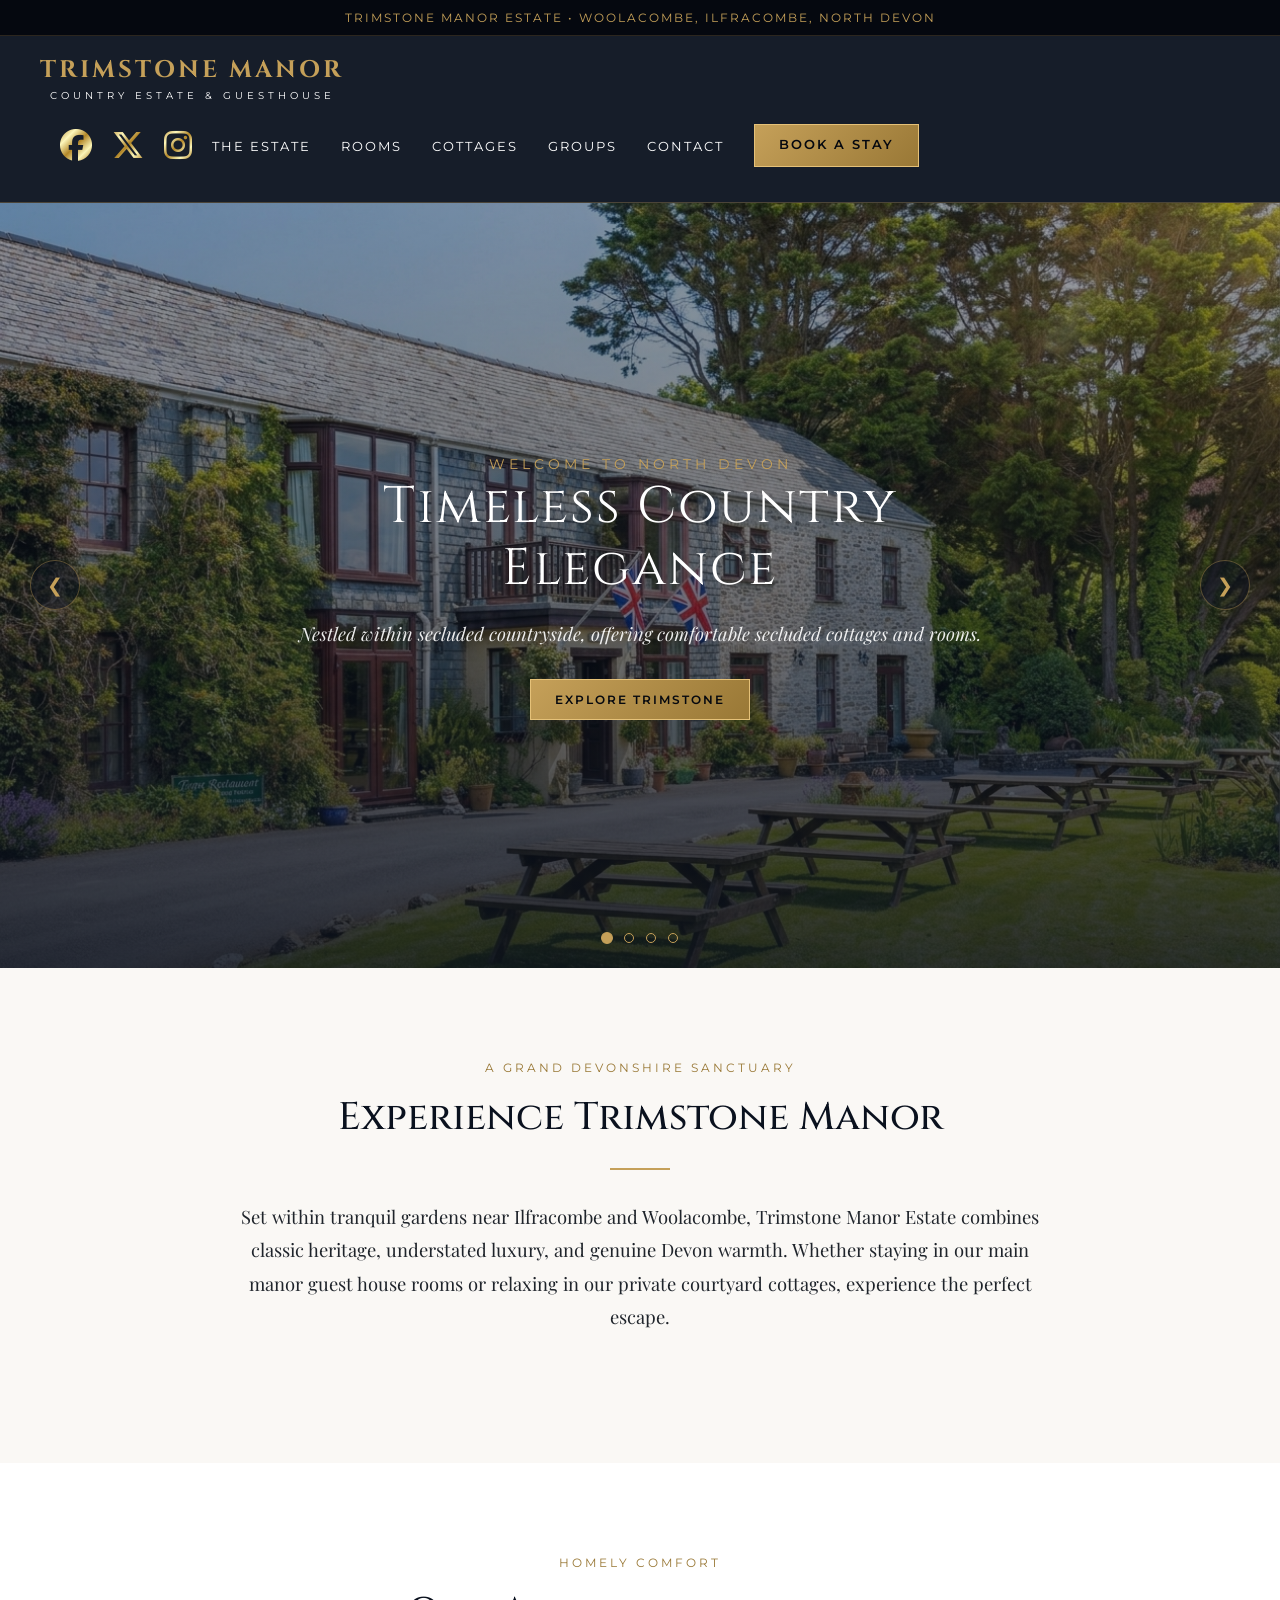
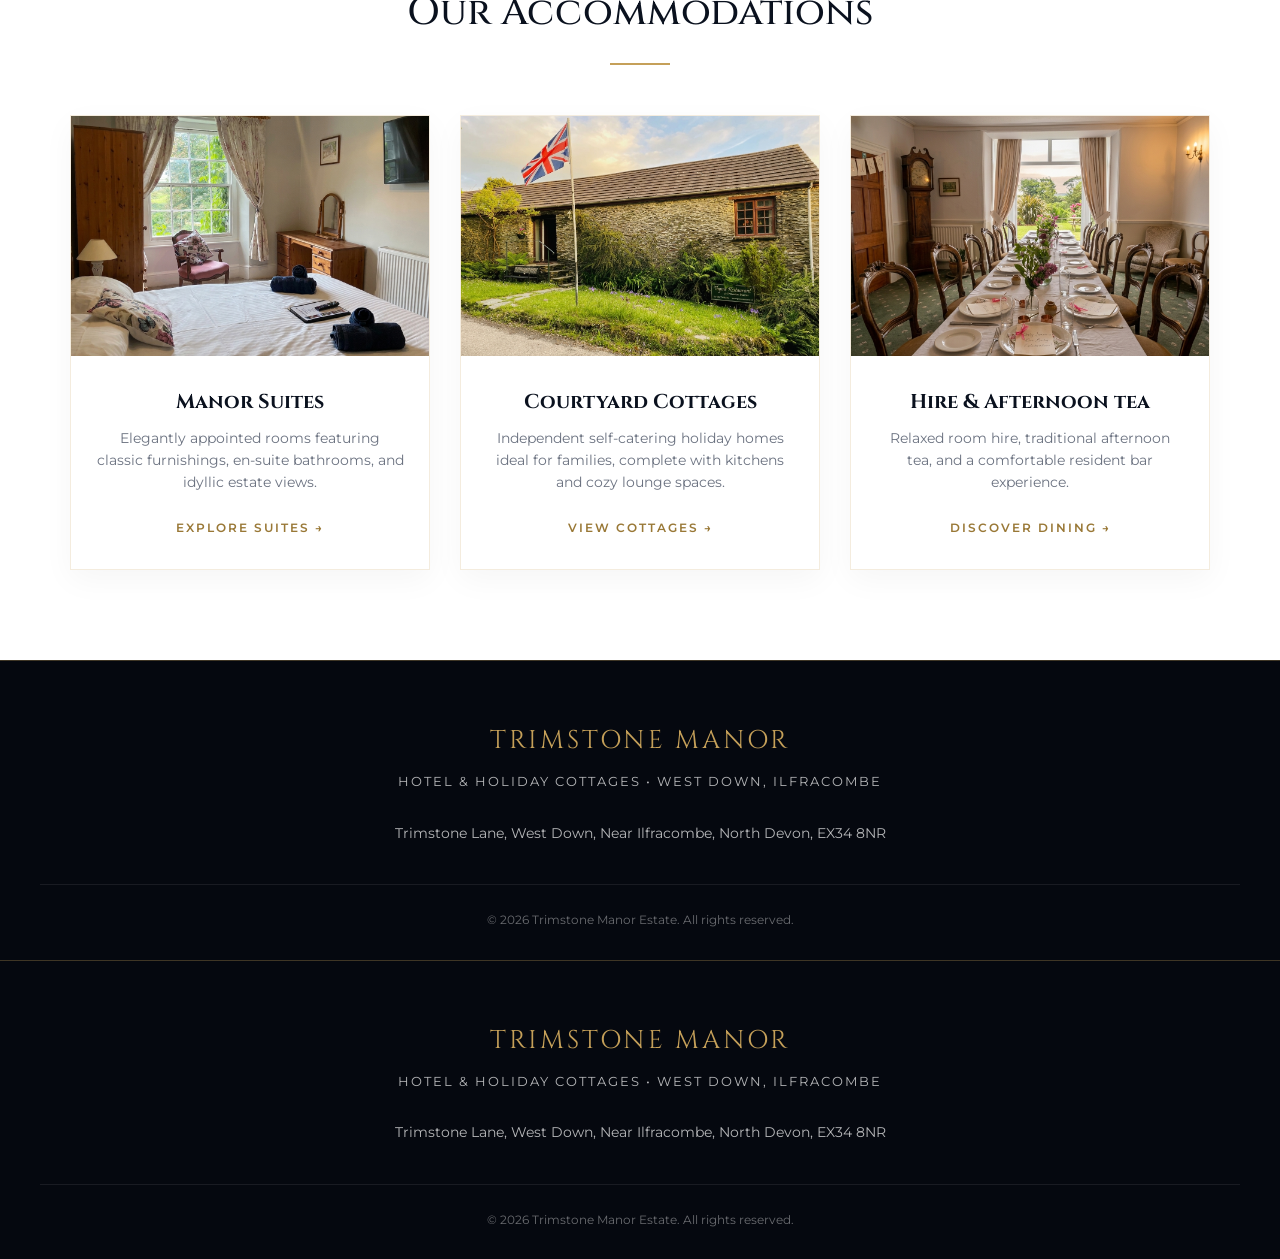
==== commit 498d50f4: "lightbox" ====
--- a/index.html
+++ b/index.html
@@ -43,7 +43,7 @@
     <a href="https://instagram.com/trimstonemanorhotel/" target="_blank" rel="noopener noreferrer" class="gold-social-link" aria-label="Instagram">
       <i class="fa-brands fa-instagram"></i>
       </a>
-      
+
     <ul class="nav-links">
       <li><a href="estate.html">The Estate</a></li>
       <li><a href="rooms.html">Rooms</a></li>
@@ -174,6 +174,21 @@
       &copy; 2026 Trimstone Manor Estate. All rights reserved.
     </div>
   </footer>
+<!-- Footer -->
+  <footer>
+    <div class="footer-title">TRIMSTONE MANOR</div>
+    <div class="footer-sub">Hotel & Holiday Cottages &bull; West Down, Ilfracombe</div>
+    <p style="font-size: 0.85rem; max-width: 600px; margin: 0 auto;">Trimstone Lane, West Down, Near Ilfracombe, North Devon, EX34 8NR</p>
+    <div class="footer-copyright">
+      &copy; 2026 Trimstone Manor Estate. All rights reserved.
+    </div>
+  </footer>
+
+  <!-- Lightbox Modal Overlay -->
+  <div id="imageLightbox" class="lightbox-modal" onclick="closeLightbox()">
+    <span class="lightbox-close">&times;</span>
+    <img class="lightbox-content" id="lightboxImg">
+  </div>
 
   <!-- External JavaScript -->
   <script src="assets/scripts/script.js"></script>
--- a/assets/css/style.css
+++ b/assets/css/style.css
@@ -542,7 +542,92 @@
       filter: drop-shadow(0px 4px 8px rgba(212, 175, 55, 0.4));
     }
 /* enquiry form */
-
+/* ==========================================
+   CONTACT & ENQUIRY TWO-COLUMN LAYOUT
+   ========================================== */
+.contact-grid {
+  display: grid;
+  grid-template-columns: 1fr 1fr;
+  gap: 50px;
+  align-items: flex-start;
+}
+
+.contact-info-column {
+  padding: 10px 0;
+}
+
+.contact-subtitle {
+  font-family: var(--font-serif-header);
+  font-size: 1.8rem;
+  color: var(--navy-primary);
+  margin-bottom: 15px;
+  font-weight: 500;
+}
+
+.contact-desc {
+  font-size: 0.95rem;
+  color: var(--text-muted);
+  margin-bottom: 35px;
+  line-height: 1.7;
+}
+
+.contact-details-list {
+  display: flex;
+  flex-direction: column;
+  gap: 25px;
+}
+
+.contact-item {
+  display: flex;
+  gap: 20px;
+  align-items: flex-start;
+}
+
+.contact-item .gold-icon {
+  font-size: 1.2rem;
+  color: var(--gold-accent);
+  margin-top: 3px;
+  min-width: 20px;
+  text-align: center;
+}
+
+.contact-item strong {
+  display: block;
+  font-family: var(--font-sans);
+  font-size: 0.75rem;
+  letter-spacing: 2px;
+  text-transform: uppercase;
+  color: var(--gold-dark);
+  margin-bottom: 4px;
+}
+
+.contact-item p, 
+.contact-item a {
+  font-size: 0.95rem;
+  color: var(--text-dark);
+  text-decoration: none;
+  line-height: 1.5;
+}
+
+.contact-link:hover {
+  color: var(--gold-accent);
+}
+
+/* Ensure enquiry container takes full width of right column */
+.contact-form-column .enquiry-container {
+  max-width: 100%;
+  margin: 0;
+  box-shadow: 0 10px 30px rgba(0, 0, 0, 0.04);
+  border: 1px solid rgba(197, 160, 89, 0.2);
+}
+
+/* Responsive adjustment: Stack vertically on tablets and mobiles */
+@media (max-width: 992px) {
+  .contact-grid {
+    grid-template-columns: 1fr;
+    gap: 40px;
+  }
+}
 
 /* Container Styling */
 .enquiry-container {
@@ -660,4 +745,69 @@
   .nav-links { flex-wrap: wrap; justify-content: center; gap: 15px; }
   .slide-title { font-size: 2.2rem; }
   .grid-3 { grid-template-columns: 1fr; }
+}
+/* ==========================================
+   IMAGE LIGHTBOX MODAL
+   ========================================== */
+.card-img {
+  cursor: pointer; /* Changes cursor to a pointer so users know it's clickable */
+  transition: transform 0.3s ease;
+}
+
+.card-img:hover {
+  transform: scale(1.02); /* Subtle zoom effect on hover */
+}
+
+.lightbox-modal {
+  display: none; /* Hidden by default */
+  position: fixed;
+  z-index: 9999;
+  padding-top: 60px;
+  left: 0;
+  top: 0;
+  width: 100%;
+  height: 100%;
+  overflow: auto;
+  background-color: rgba(10, 17, 30, 0.95); /* Deep navy tint overlay */
+  backdrop-filter: blur(5px);
+}
+
+.lightbox-content {
+  margin: auto;
+  display: block;
+  max-width: 85%;
+  max-height: 80vh;
+  border-radius: 4px;
+  box-shadow: 0 15px 35px rgba(0,0,0,0.5);
+  animation: zoomIn 0.3s ease;
+}
+
+@keyframes zoomIn {
+  from { transform: scale(0.9); opacity: 0; }
+  to { transform: scale(1); opacity: 1; }
+}
+
+.lightbox-close {
+  position: absolute;
+  top: 25px;
+  right: 40px;
+  color: var(--gold-accent);
+  font-size: 45px;
+  font-weight: 300;
+  cursor: pointer;
+  transition: color 0.3s ease;
+}
+
+.lightbox-close:hover {
+  color: var(--white);
+}
+
+@media (max-width: 768px) {
+  .lightbox-content {
+    max-width: 95%;
+  }
+  .lightbox-close {
+    top: 15px;
+    right: 20px;
+  }
 }
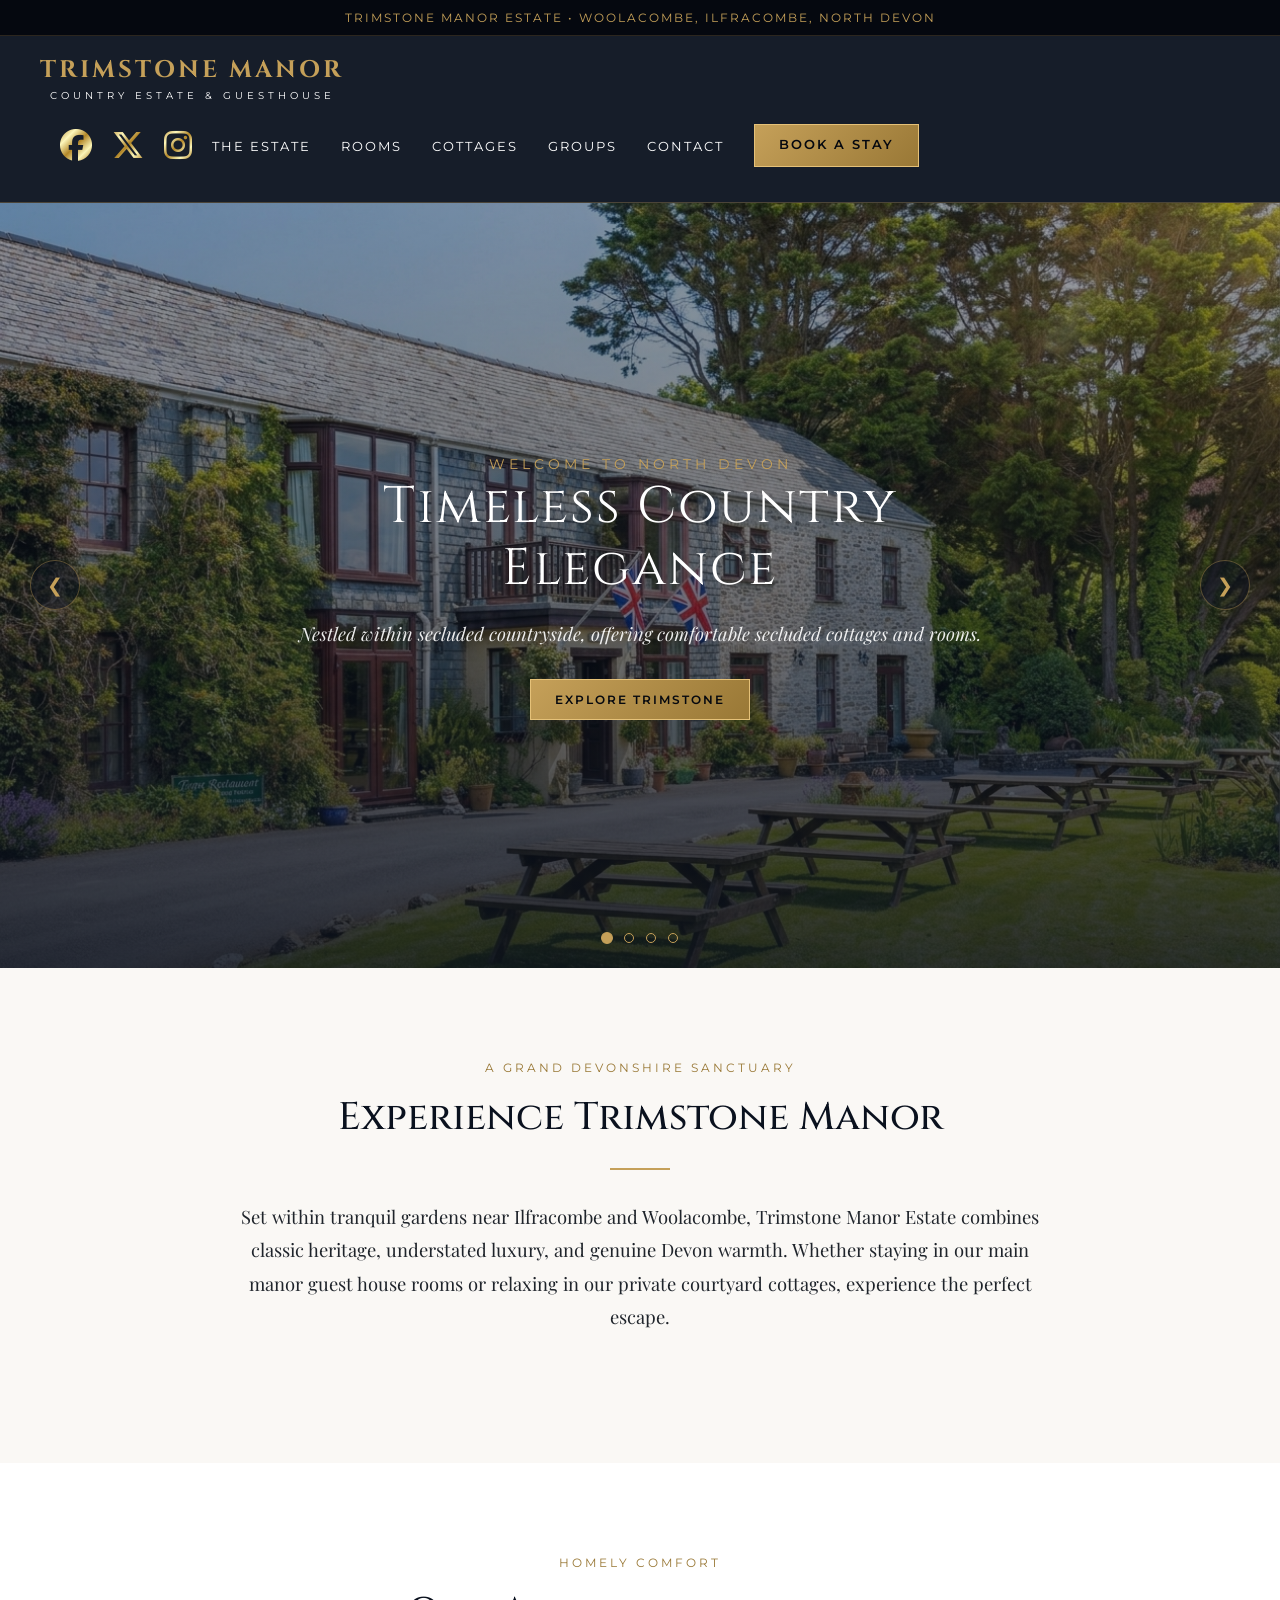
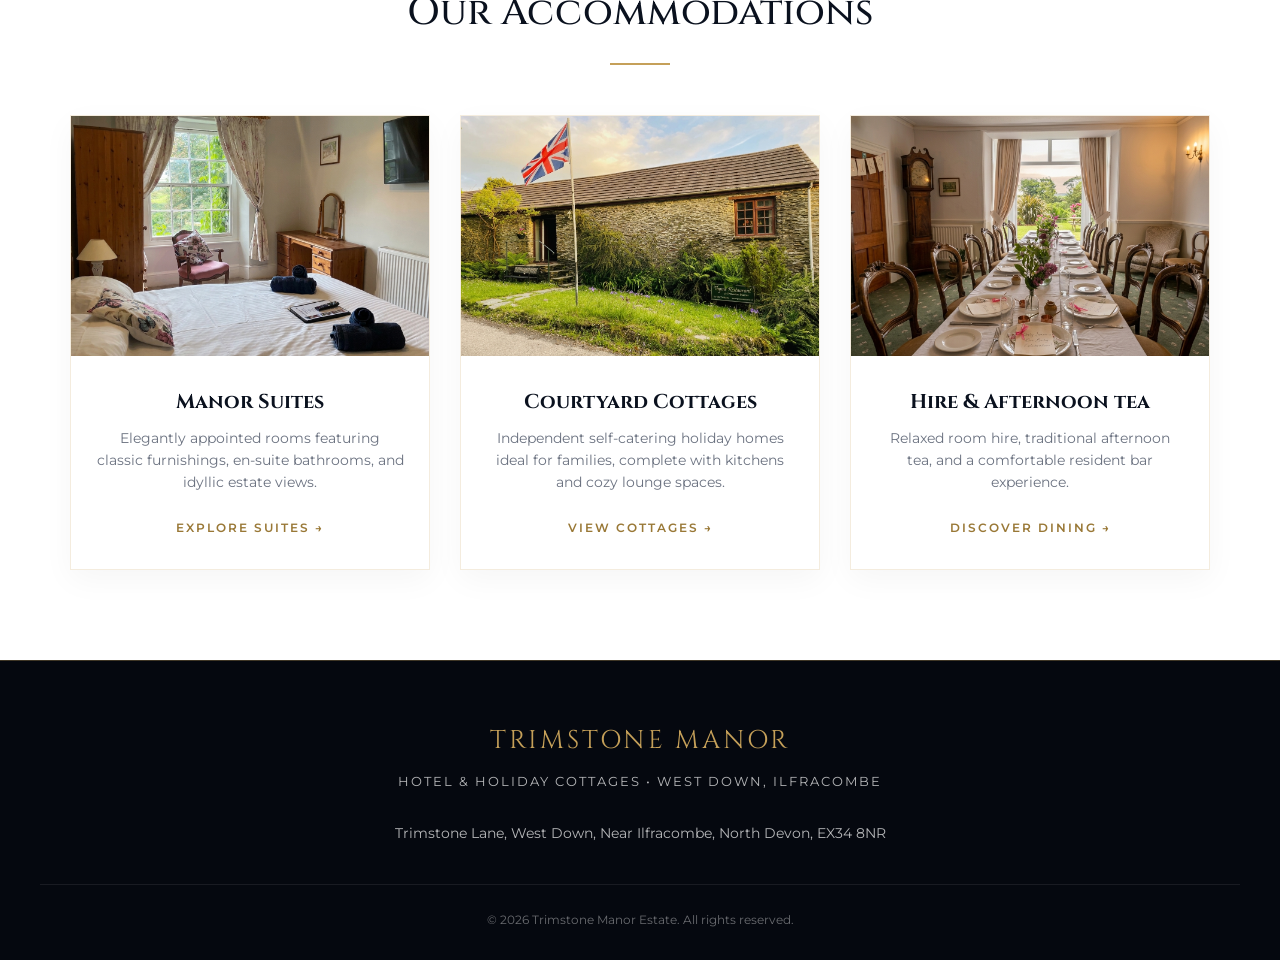
==== commit bdea34bc: "index and estate complete" ====
--- a/index.html
+++ b/index.html
@@ -174,15 +174,6 @@
       &copy; 2026 Trimstone Manor Estate. All rights reserved.
     </div>
   </footer>
-<!-- Footer -->
-  <footer>
-    <div class="footer-title">TRIMSTONE MANOR</div>
-    <div class="footer-sub">Hotel & Holiday Cottages &bull; West Down, Ilfracombe</div>
-    <p style="font-size: 0.85rem; max-width: 600px; margin: 0 auto;">Trimstone Lane, West Down, Near Ilfracombe, North Devon, EX34 8NR</p>
-    <div class="footer-copyright">
-      &copy; 2026 Trimstone Manor Estate. All rights reserved.
-    </div>
-  </footer>
 
   <!-- Lightbox Modal Overlay -->
   <div id="imageLightbox" class="lightbox-modal" onclick="closeLightbox()">
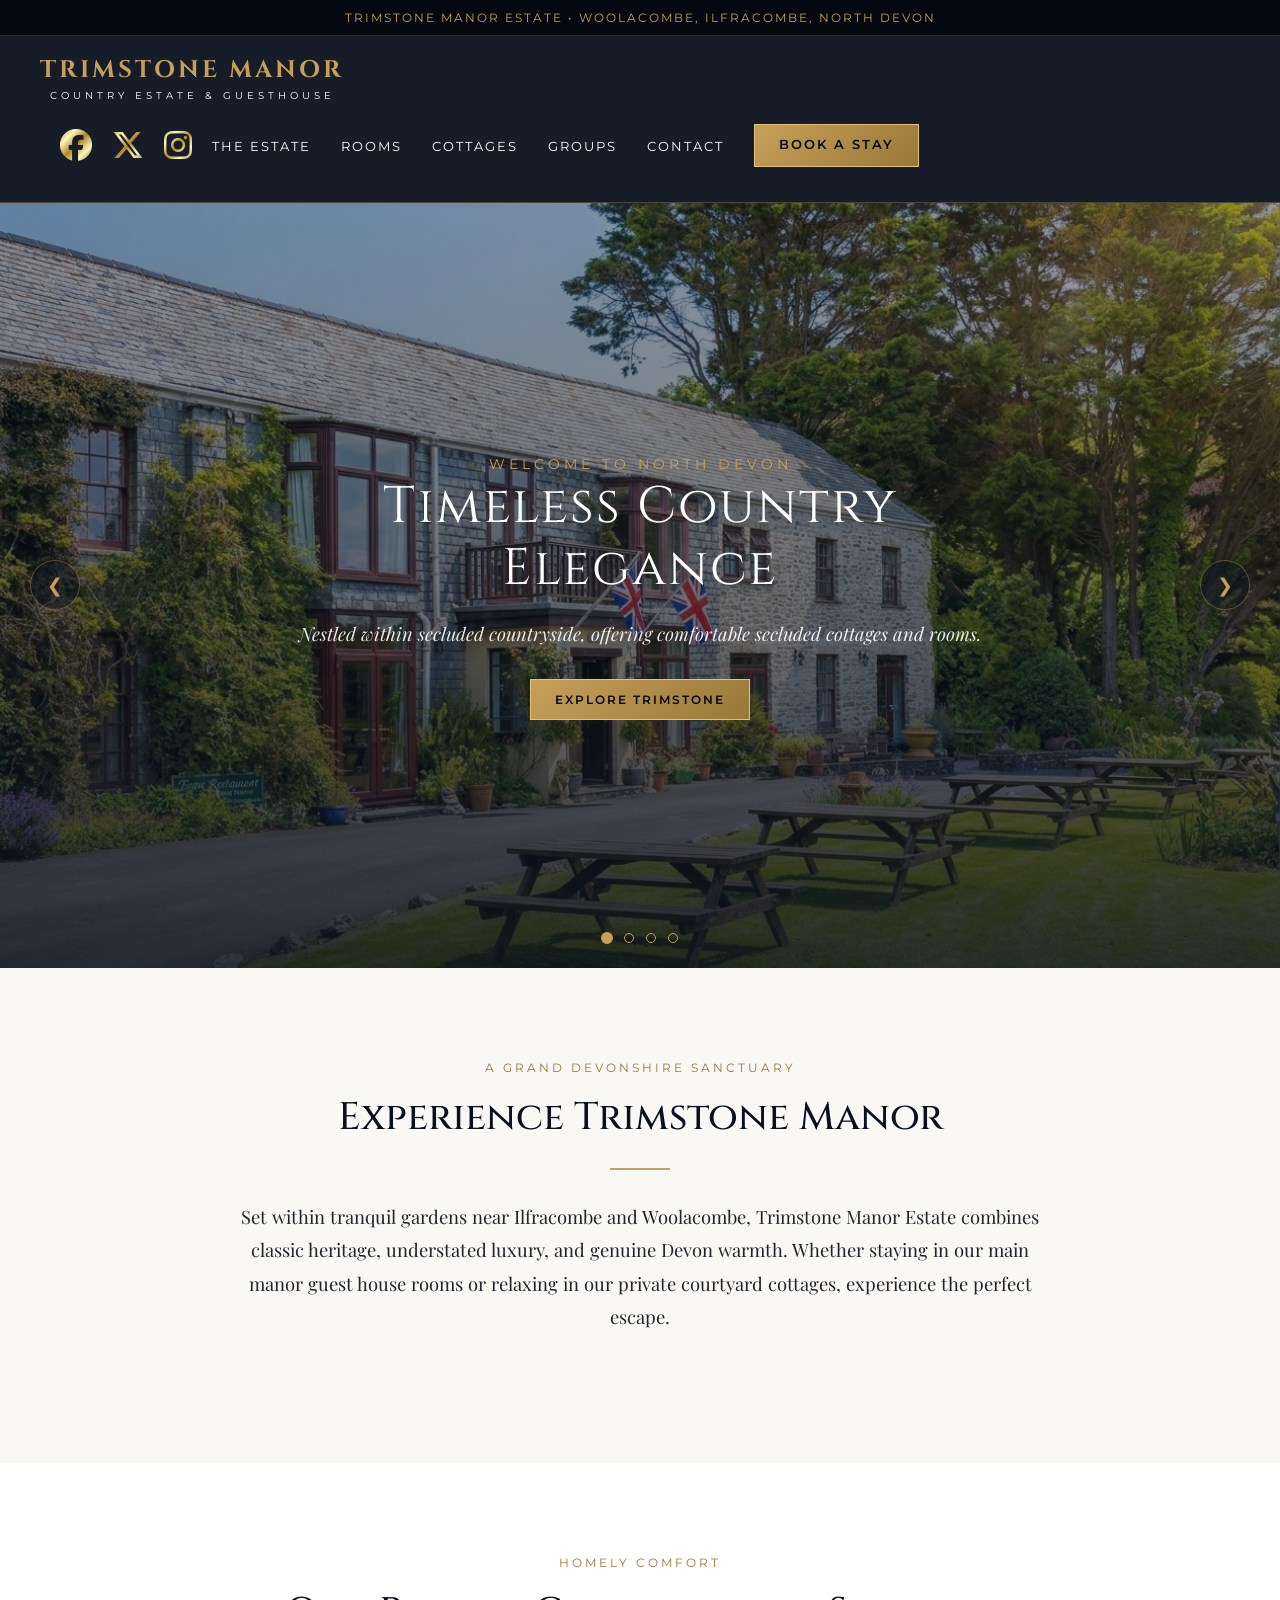
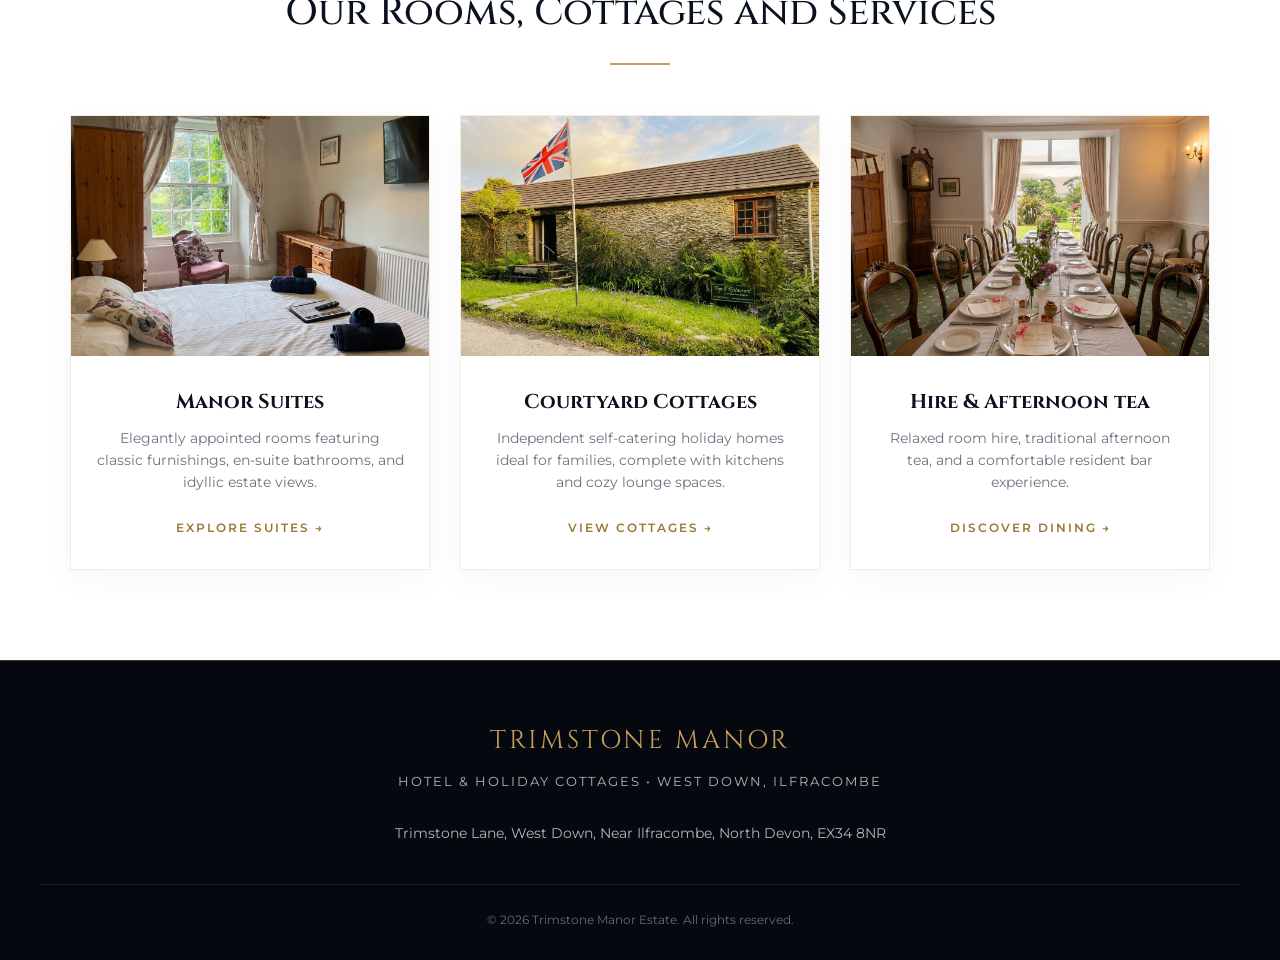
==== commit fe47d135: "index changes" ====
--- a/index.html
+++ b/index.html
@@ -130,7 +130,7 @@
     <div class="container">
       <div class="text-center">
         <span class="section-tag">Homely Comfort</span>
-        <h2 class="section-heading">Our Accommodations</h2>
+        <h2 class="section-heading">Our Rooms, Cottages and Services</h2>
         <div class="gold-divider"></div>
       </div>
 
@@ -165,7 +165,19 @@
     </div>
   </section>
 
-  <!-- Footer -->
+  <!--review widget rooms-->
+  <section>
+<div class="ftb-widget" data-id="13410" data-token="u1XPE6kXMRXryceQ7YcwjcRINpxkoC4w4KEGhpp1Aw94H3ZKdzWLQmoH2vMSM" data-style="review"></div><script src="https://widget.freetobook.com/widget.js?v=20190925"></script>
+  </section>
+
+  <!--review widget cottages-->
+  <section>
+<div class="ftb-widget" data-id="13149" data-token="enhd7rER2zrXxvAFgmf6xQhKDDYTy43JgFNkzRX8cMCAbU8frynCg6K7Go02I" data-style="review"></div><script src="https://widget.freetobook.com/widget.js?v=20190925"></script>
+
+  </section>
+  
+  
+<!-- Footer -->
   <footer>
     <div class="footer-title">TRIMSTONE MANOR</div>
     <div class="footer-sub">Hotel & Holiday Cottages &bull; West Down, Ilfracombe</div>
